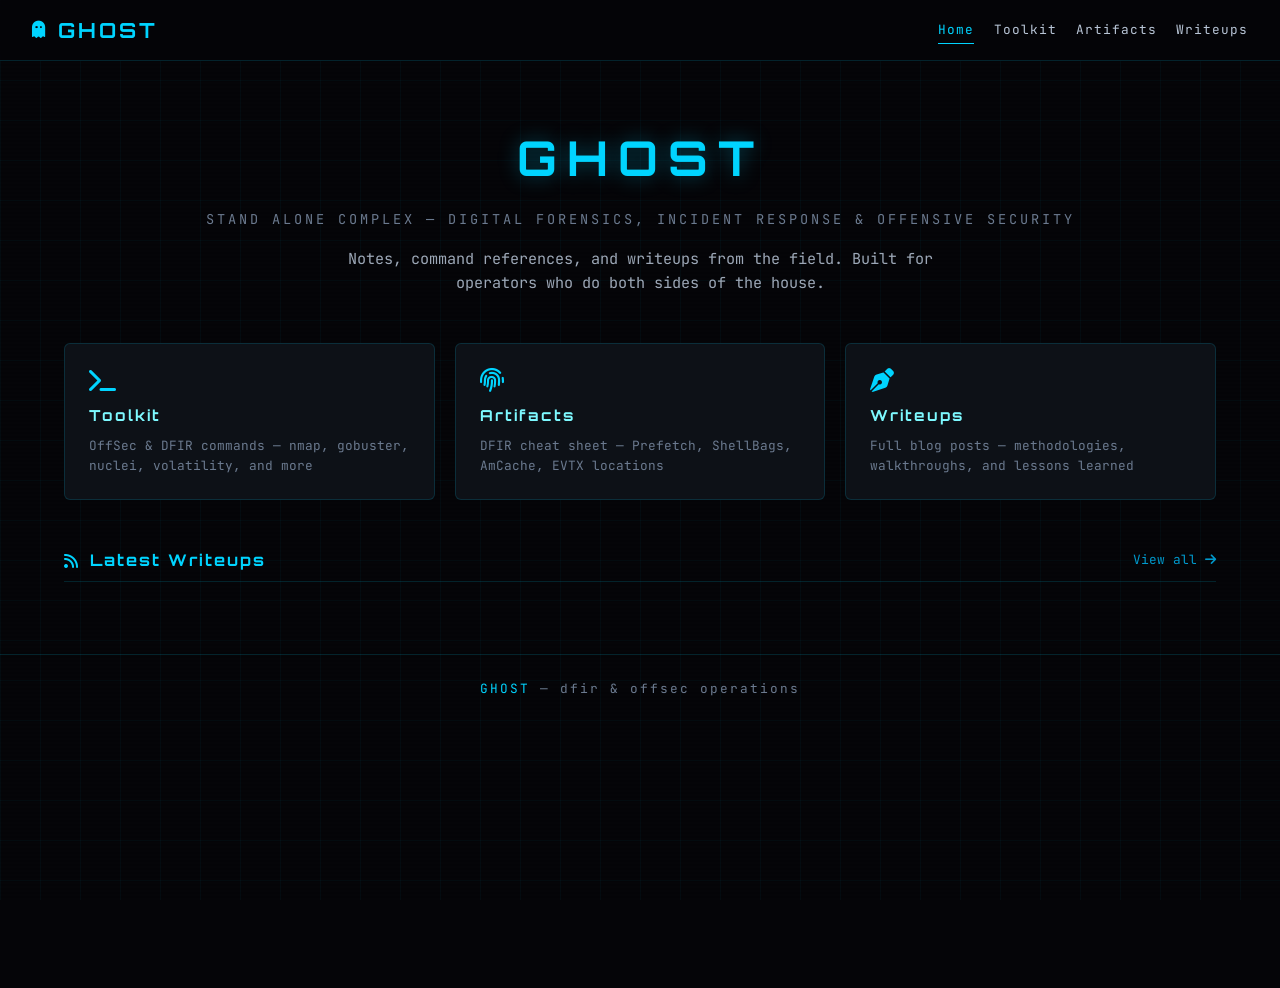
==== index.html @ f0fb4a9d "Fix homepage writeup summaries and clarify live site URLs" ====
<!DOCTYPE html>
<html lang="en">
<head>
    <meta charset="UTF-8">
    <meta name="viewport" content="width=device-width, initial-scale=1.0">
    <title>GHOST — DFIR &amp; OffSec</title>
    <meta name="description" content="GHOST — personal DFIR and offensive security blog, toolkit, and reference">
    <link rel="stylesheet" href="https://cdnjs.cloudflare.com/ajax/libs/font-awesome/6.4.0/css/all.min.css">
    <link rel="stylesheet" href="css/ghost.css">
</head>
<body>
    <div class="cyber-grid"></div>
    <div class="scanlines"></div>
    <div class="particles-container"></div>

    <div class="intro-container">
        <div class="intro-content">
            <div class="intro-ghost">GHOST</div>
            <div class="intro-line"></div>
            <div class="intro-sub">DFIR &amp; OffSec Operations</div>
        </div>
    </div>

    <nav class="navbar" role="navigation">
        <a href="index.html" class="logo" aria-label="GHOST">
            <i class="fas fa-ghost"></i>
            <span>GHOST</span>
        </a>
        <button class="menu-toggle" aria-label="Toggle menu">
            <i class="fas fa-bars"></i>
        </button>
        <div class="mobile-overlay"></div>
        <div class="nav-links">
            <a href="index.html" class="active">Home</a>
            <a href="toolkit.html">Toolkit</a>
            <a href="artifacts.html">Artifacts</a>
            <a href="writeups.html">Writeups</a>
        </div>
    </nav>

    <main class="container">
        <section class="hero-section">
            <h1 class="hero-title">GHOST</h1>
            <p class="hero-subtitle">stand alone complex — digital forensics, incident response &amp; offensive security</p>
            <p class="hero-desc">Notes, command references, and writeups from the field. Built for operators who do both sides of the house.</p>
        </section>

        <section class="quick-links">
            <a href="toolkit.html" class="quick-link-card">
                <i class="fas fa-terminal"></i>
                <h3>Toolkit</h3>
                <p>OffSec &amp; DFIR commands — nmap, gobuster, nuclei, volatility, and more</p>
            </a>
            <a href="artifacts.html" class="quick-link-card">
                <i class="fas fa-fingerprint"></i>
                <h3>Artifacts</h3>
                <p>DFIR cheat sheet — Prefetch, ShellBags, AmCache, EVTX locations</p>
            </a>
            <a href="writeups.html" class="quick-link-card">
                <i class="fas fa-pen-nib"></i>
                <h3>Writeups</h3>
                <p>Full blog posts — methodologies, walkthroughs, and lessons learned</p>
            </a>
        </section>

        <section class="blog-section">
            <div class="section-header">
                <h2><i class="fas fa-rss"></i> Latest Writeups</h2>
                <a href="writeups.html" class="view-all">View all <i class="fas fa-arrow-right"></i></a>
            </div>
            <div class="writeups-grid" id="blog-summaries"></div>
        </section>
    </main>

    <footer>
        <p class="footer-text">
            <span>GHOST</span> — dfir &amp; offsec operations
        </p>
    </footer>

    <button id="scroll-to-top" class="scroll-to-top" aria-label="Scroll to top">
        <i class="fas fa-chevron-up"></i>
    </button>

    <script src="js/writeups-data.js?v=2"></script>
    <script src="js/ghost-common.js"></script>
    <script src="js/home.js"></script>
</body>
</html>
---- css/ghost.css ----
@import url('https://fonts.googleapis.com/css2?family=JetBrains+Mono:wght@400;600&family=Orbitron:wght@400;700;900&display=swap');

:root {
    --primary: #00d4ff;
    --primary-dim: #0099cc;
    --secondary: #0066ff;
    --accent: #7df9ff;
    --dark: #0a0e14;
    --darker: #050508;
    --card: #0d1117;
    --card-border: rgba(0, 212, 255, 0.15);
    --light: #b8c5d6;
    --muted: #6b7a8f;
    --danger: #ff3366;
    --success: #00ffaa;
    --warning: #ffaa00;
    --transition: 0.3s ease;
    --font-mono: 'JetBrains Mono', 'Fira Code', monospace;
    --font-display: 'Orbitron', sans-serif;
    --glow: 0 0 20px rgba(0, 212, 255, 0.35);
}

* {
    margin: 0;
    padding: 0;
    box-sizing: border-box;
}

html {
    scroll-behavior: smooth;
}

body {
    font-family: var(--font-mono);
    background-color: var(--darker);
    color: var(--light);
    line-height: 1.6;
    min-height: 100vh;
    overflow-x: hidden;
}

/* Ghost grid background */
.cyber-grid {
    position: fixed;
    inset: 0;
    background-image:
        linear-gradient(rgba(0, 212, 255, 0.04) 1px, transparent 1px),
        linear-gradient(90deg, rgba(0, 212, 255, 0.04) 1px, transparent 1px);
    background-size: 40px 40px;
    pointer-events: none;
    z-index: 0;
}

.scanlines {
    position: fixed;
    inset: 0;
    background: repeating-linear-gradient(
        0deg,
        transparent,
        transparent 2px,
        rgba(0, 0, 0, 0.08) 2px,
        rgba(0, 0, 0, 0.08) 4px
    );
    pointer-events: none;
    z-index: 0;
}

.particles-container {
    position: fixed;
    inset: 0;
    pointer-events: none;
    z-index: 0;
    overflow: hidden;
}

.particle {
    position: absolute;
    border-radius: 50%;
    background: var(--primary);
    opacity: 0.15;
}

@keyframes particleFloat {
    0% { transform: translateY(0) translateX(0); }
    100% { transform: translateY(-30px) translateX(15px); }
}

/* Intro */
.intro-container {
    position: fixed;
    inset: 0;
    background: var(--darker);
    display: flex;
    justify-content: center;
    align-items: center;
    z-index: 10000;
    animation: fadeOut 1s ease-in-out 2.5s forwards;
}

.intro-content {
    text-align: center;
}

.intro-ghost {
    font-family: var(--font-display);
    font-size: 4rem;
    font-weight: 900;
    color: var(--primary);
    text-shadow: var(--glow), 0 0 60px rgba(0, 102, 255, 0.4);
    letter-spacing: 12px;
    animation: glitchIn 2s ease-in-out;
}

.intro-sub {
    margin-top: 1rem;
    color: var(--muted);
    font-size: 0.85rem;
    letter-spacing: 4px;
    text-transform: uppercase;
    opacity: 0;
    animation: textFadeIn 1.5s ease-in-out 0.8s forwards;
}

.intro-line {
    width: 200px;
    height: 2px;
    background: linear-gradient(90deg, transparent, var(--primary), transparent);
    margin: 1.5rem auto;
    opacity: 0;
    animation: textFadeIn 1s ease-in-out 1.2s forwards;
}

@keyframes glitchIn {
    0% { opacity: 0; transform: scale(0.9); filter: blur(4px); }
    50% { opacity: 1; transform: scale(1.02); filter: blur(0); }
    55% { transform: translateX(-3px); }
    60% { transform: translateX(3px); }
    100% { transform: scale(1); }
}

@keyframes textFadeIn {
    from { opacity: 0; transform: translateY(15px); }
    to { opacity: 1; transform: translateY(0); }
}

@keyframes fadeOut {
    to { opacity: 0; visibility: hidden; }
}

/* Navbar */
.navbar {
    position: fixed;
    top: 0;
    width: 100%;
    background: rgba(5, 5, 8, 0.92);
    backdrop-filter: blur(12px);
    border-bottom: 1px solid var(--card-border);
    padding: 0.85rem 2rem;
    display: flex;
    justify-content: space-between;
    align-items: center;
    z-index: 1000;
}

.navbar .logo {
    font-family: var(--font-display);
    color: var(--primary);
    font-weight: 700;
    font-size: 1.3rem;
    text-decoration: none;
    letter-spacing: 3px;
    display: flex;
    align-items: center;
    gap: 10px;
}

.navbar .logo i {
    font-size: 1.1rem;
    animation: pulse 2s infinite alternate;
}

@keyframes pulse {
    from { opacity: 0.7; }
    to { opacity: 1; text-shadow: var(--glow); }
}

.nav-links {
    display: flex;
    gap: 1.2rem;
    align-items: center;
}

.nav-links a {
    color: var(--light);
    text-decoration: none;
    font-size: 0.8rem;
    letter-spacing: 1px;
    transition: color var(--transition);
    position: relative;
}

.nav-links a::after {
    content: '';
    position: absolute;
    bottom: -4px;
    left: 0;
    width: 0;
    height: 1px;
    background: var(--primary);
    transition: width var(--transition);
}

.nav-links a:hover,
.nav-links a.active {
    color: var(--primary);
}

.nav-links a:hover::after,
.nav-links a.active::after {
    width: 100%;
}

.menu-toggle {
    display: none;
    background: none;
    border: 1px solid var(--card-border);
    color: var(--primary);
    font-size: 1.2rem;
    padding: 0.4rem 0.6rem;
    cursor: pointer;
    border-radius: 4px;
}

.mobile-overlay {
    display: none;
    position: fixed;
    inset: 0;
    background: rgba(0, 0, 0, 0.7);
    z-index: 998;
}

.mobile-overlay.active {
    display: block;
}

/* Main layout */
.container {
    position: relative;
    z-index: 1;
    max-width: 1200px;
    margin: 5.5rem auto 2rem;
    padding: 0 1.5rem;
}

/* Hero / Search */
.search-container {
    background: var(--card);
    border: 1px solid var(--card-border);
    border-radius: 8px;
    padding: 2rem;
    margin-bottom: 2rem;
    text-align: center;
    box-shadow: 0 4px 30px rgba(0, 0, 0, 0.4);
}

.search-container h1 {
    font-family: var(--font-display);
    color: var(--primary);
    font-size: 1.6rem;
    letter-spacing: 3px;
    margin-bottom: 0.5rem;
}

.search-container .subtitle {
    color: var(--muted);
    font-size: 0.85rem;
    margin-bottom: 1.5rem;
}

.search-form {
    display: flex;
    gap: 0.5rem;
    max-width: 700px;
    margin: 0 auto 1rem;
}

.search-input {
    flex: 1;
    padding: 0.75rem 1rem;
    background: var(--darker);
    border: 1px solid var(--primary-dim);
    border-radius: 4px;
    color: var(--light);
    font-family: var(--font-mono);
    font-size: 0.9rem;
    transition: border-color var(--transition), box-shadow var(--transition);
}

.search-input:focus {
    outline: none;
    border-color: var(--primary);
    box-shadow: 0 0 0 3px rgba(0, 212, 255, 0.15);
}

.search-input::placeholder {
    color: var(--muted);
}

.search-btn {
    padding: 0.75rem 1.5rem;
    background: linear-gradient(135deg, var(--secondary), var(--primary-dim));
    border: none;
    border-radius: 4px;
    color: var(--darker);
    font-family: var(--font-mono);
    font-weight: 600;
    cursor: pointer;
    transition: transform var(--transition), box-shadow var(--transition);
    white-space: nowrap;
}

.search-btn:hover {
    transform: translateY(-2px);
    box-shadow: var(--glow);
}

/* Tab switcher */
.tab-bar {
    display: flex;
    gap: 0;
    margin-bottom: 2rem;
    border: 1px solid var(--card-border);
    border-radius: 6px;
    overflow: hidden;
    background: var(--card);
}

.tab-btn {
    flex: 1;
    padding: 0.85rem 1rem;
    background: transparent;
    border: none;
    color: var(--muted);
    font-family: var(--font-display);
    font-size: 0.75rem;
    letter-spacing: 2px;
    cursor: pointer;
    transition: all var(--transition);
    position: relative;
}

.tab-btn:not(:last-child) {
    border-right: 1px solid var(--card-border);
}

.tab-btn:hover {
    color: var(--light);
    background: rgba(0, 212, 255, 0.05);
}

.tab-btn.active {
    color: var(--primary);
    background: rgba(0, 212, 255, 0.1);
    text-shadow: 0 0 10px rgba(0, 212, 255, 0.5);
}

.tab-btn.active::after {
    content: '';
    position: absolute;
    bottom: 0;
    left: 20%;
    right: 20%;
    height: 2px;
    background: var(--primary);
    box-shadow: var(--glow);
}

/* Section nav pills */
.section-nav {
    display: flex;
    flex-wrap: wrap;
    gap: 0.5rem;
    margin-bottom: 2rem;
}

.section-pill {
    padding: 0.4rem 0.85rem;
    background: var(--card);
    border: 1px solid var(--card-border);
    border-radius: 20px;
    color: var(--muted);
    font-size: 0.75rem;
    text-decoration: none;
    transition: all var(--transition);
}

.section-pill:hover {
    color: var(--primary);
    border-color: var(--primary-dim);
    background: rgba(0, 212, 255, 0.08);
}

/* Category headers */
.tool-category {
    margin: 2.5rem 0 1.25rem;
    font-family: var(--font-display);
    color: var(--primary);
    font-size: 1.1rem;
    letter-spacing: 2px;
    padding-bottom: 0.5rem;
    border-bottom: 1px solid var(--card-border);
    display: flex;
    align-items: center;
    gap: 0.75rem;
}

.tool-category i {
    color: var(--secondary);
    font-size: 0.95rem;
}

/* Tool cards grid */
.tools-container {
    display: grid;
    grid-template-columns: repeat(auto-fill, minmax(340px, 1fr));
    gap: 1.25rem;
}

.tool-card {
    background: var(--card);
    border: 1px solid var(--card-border);
    border-radius: 6px;
    overflow: hidden;
    transition: transform var(--transition), box-shadow var(--transition), border-color var(--transition);
}

.tool-card:hover {
    transform: translateY(-3px);
    border-color: rgba(0, 212, 255, 0.35);
    box-shadow: 0 8px 25px rgba(0, 102, 255, 0.15);
}

.tool-card.hidden {
    display: none;
}

.tool-header {
    padding: 0.85rem 1rem;
    background: rgba(0, 102, 255, 0.08);
    border-bottom: 1px solid var(--card-border);
    display: flex;
    justify-content: space-between;
    align-items: center;
}

.tool-header h3 {
    color: var(--accent);
    font-size: 0.95rem;
    font-weight: 600;
}

.tool-description {
    padding: 0.85rem 1rem;
    font-size: 0.8rem;
    color: var(--muted);
    border-bottom: 1px solid rgba(255, 255, 255, 0.05);
}

.copy-btn {
    background: none;
    border: 1px solid transparent;
    color: var(--primary-dim);
    cursor: pointer;
    padding: 0.35rem 0.5rem;
    border-radius: 4px;
    transition: all var(--transition);
}

.copy-btn:hover {
    color: var(--primary);
    border-color: var(--card-border);
    background: rgba(0, 212, 255, 0.1);
}

.copy-btn.copied {
    color: var(--success);
    animation: pulse 0.4s ease;
}

.terminal-box {
    padding: 0.85rem 1rem;
    background: var(--darker);
    display: flex;
    gap: 0.5rem;
    align-items: flex-start;
    font-size: 0.8rem;
    line-height: 1.5;
    overflow-x: auto;
}

.prompt {
    color: var(--primary-dim);
    flex-shrink: 0;
    user-select: none;
    white-space: nowrap;
}

.prompt::before {
    content: 'ghost@shell:~$';
    color: var(--muted);
}

.command {
    color: var(--light);
    word-break: break-word;
    white-space: pre-wrap;
}

/* Tools reference */
.tools-ref-grid {
    display: grid;
    grid-template-columns: repeat(auto-fill, minmax(280px, 1fr));
    gap: 1rem;
}

.tool-ref-card {
    background: var(--card);
    border: 1px solid var(--card-border);
    border-radius: 6px;
    padding: 1.25rem;
    transition: border-color var(--transition);
}

.tool-ref-card:hover {
    border-color: rgba(0, 212, 255, 0.3);
}

.tool-ref-card h3 {
    color: var(--accent);
    font-size: 0.95rem;
    margin-bottom: 0.5rem;
}

.tool-ref-card p {
    font-size: 0.8rem;
    color: var(--muted);
    margin-bottom: 0.75rem;
}

.tool-ref-card a {
    color: var(--primary);
    font-size: 0.8rem;
    text-decoration: none;
}

.tool-ref-card a:hover {
    text-decoration: underline;
}

/* Notification */
.notification {
    position: fixed;
    bottom: 20px;
    right: 20px;
    background: var(--card);
    border: 1px solid var(--primary);
    color: var(--primary);
    padding: 0.85rem 1.25rem;
    border-radius: 6px;
    box-shadow: var(--glow);
    transform: translateY(100px);
    opacity: 0;
    transition: all var(--transition);
    z-index: 1001;
    display: flex;
    align-items: center;
    gap: 0.5rem;
    font-size: 0.85rem;
}

.notification.show {
    transform: translateY(0);
    opacity: 1;
}

.notification.error {
    border-color: var(--danger);
    color: var(--danger);
}

/* Scroll to top */
.scroll-to-top {
    position: fixed;
    bottom: 80px;
    right: 20px;
    width: 42px;
    height: 42px;
    background: var(--card);
    border: 1px solid var(--primary);
    color: var(--primary);
    border-radius: 50%;
    display: flex;
    align-items: center;
    justify-content: center;
    cursor: pointer;
    opacity: 0;
    transition: all var(--transition);
    z-index: 999;
}

.scroll-to-top.show {
    opacity: 1;
}

.scroll-to-top:hover {
    background: rgba(0, 212, 255, 0.15);
    box-shadow: var(--glow);
}

/* Footer */
footer {
    position: relative;
    z-index: 1;
    margin-top: 3rem;
    padding: 1.5rem 2rem;
    border-top: 1px solid var(--card-border);
    text-align: center;
}

.footer-text {
    color: var(--muted);
    font-size: 0.8rem;
    letter-spacing: 2px;
}

.footer-text span {
    color: var(--primary);
}

/* Panel visibility */
.panel {
    display: none;
}

.panel.active {
    display: block;
}

/* No results */
.no-results {
    text-align: center;
    padding: 3rem;
    color: var(--muted);
    font-size: 0.9rem;
}

/* Responsive */
@media (max-width: 768px) {
    .navbar {
        padding: 0.75rem 1rem;
    }

    .nav-links {
        display: none;
        position: fixed;
        top: 0;
        right: -280px;
        width: 280px;
        height: 100vh;
        background: var(--darker);
        flex-direction: column;
        padding: 4rem 1.5rem 1.5rem;
        border-left: 1px solid var(--card-border);
        transition: right 0.3s ease;
        z-index: 999;
        overflow-y: auto;
    }

    .nav-links.active {
        display: flex;
        right: 0;
    }

    .nav-links a {
        padding: 0.75rem 0;
        border-bottom: 1px solid var(--card-border);
        width: 100%;
    }

    .menu-toggle {
        display: block;
    }

    .search-form {
        flex-direction: column;
    }

    .search-btn {
        width: 100%;
    }

    .tools-container {
        grid-template-columns: 1fr;
    }

    .intro-ghost {
        font-size: 2.5rem;
        letter-spacing: 6px;
    }

    .tab-btn {
        font-size: 0.65rem;
        letter-spacing: 1px;
        padding: 0.7rem 0.5rem;
    }

    .artifacts-grid {
        grid-template-columns: 1fr;
    }
}

/* Artifact cheat sheet */
.artifact-section {
    margin-bottom: 2rem;
}

.artifacts-grid {
    display: grid;
    grid-template-columns: repeat(auto-fill, minmax(360px, 1fr));
    gap: 1.25rem;
}

.artifact-card {
    background: var(--card);
    border: 1px solid var(--card-border);
    border-radius: 6px;
    padding: 1.1rem 1.25rem;
    transition: transform var(--transition), border-color var(--transition), box-shadow var(--transition);
}

.artifact-card:hover {
    border-color: rgba(0, 212, 255, 0.35);
    box-shadow: 0 6px 20px rgba(0, 102, 255, 0.12);
    transform: translateY(-2px);
}

.artifact-card.hidden {
    display: none;
}

.artifact-header {
    display: flex;
    justify-content: space-between;
    align-items: flex-start;
    gap: 0.75rem;
    margin-bottom: 0.6rem;
}

.artifact-header h3 {
    color: var(--accent);
    font-size: 1rem;
    font-weight: 600;
    line-height: 1.3;
}

.artifact-tag {
    font-size: 0.65rem;
    letter-spacing: 1px;
    text-transform: uppercase;
    color: var(--primary-dim);
    background: rgba(0, 102, 255, 0.12);
    border: 1px solid var(--card-border);
    padding: 0.2rem 0.5rem;
    border-radius: 3px;
    white-space: nowrap;
    flex-shrink: 0;
}

.artifact-desc {
    font-size: 0.8rem;
    color: var(--muted);
    margin-bottom: 1rem;
    line-height: 1.5;
}

.artifact-fields {
    display: flex;
    flex-direction: column;
    gap: 0.75rem;
}

.artifact-field {
    display: flex;
    flex-direction: column;
    gap: 0.35rem;
}

.artifact-field.notes .artifact-notes {
    color: var(--warning);
    font-size: 0.78rem;
}

.field-label {
    font-size: 0.7rem;
    letter-spacing: 1px;
    text-transform: uppercase;
    color: var(--primary-dim);
    display: flex;
    align-items: center;
    gap: 0.4rem;
}

.field-label i {
    font-size: 0.65rem;
}

.field-value {
    font-size: 0.82rem;
}

.paths-list {
    display: flex;
    flex-direction: column;
    gap: 0.4rem;
}

.path-row {
    display: flex;
    align-items: flex-start;
    gap: 0.5rem;
    background: var(--darker);
    border: 1px solid rgba(0, 212, 255, 0.08);
    border-radius: 4px;
    padding: 0.45rem 0.6rem;
}

.artifact-path {
    flex: 1;
    color: var(--light);
    font-size: 0.78rem;
    word-break: break-all;
    line-height: 1.45;
}

.artifact-parser {
    color: var(--primary);
    font-size: 0.8rem;
}

.artifact-muted {
    color: var(--muted);
}

.copy-sm {
    padding: 0.2rem 0.35rem !important;
    font-size: 0.75rem !important;
    flex-shrink: 0;
}

/* Home page */
.hero-section {
    text-align: center;
    padding: 2rem 1rem 3rem;
}

.hero-title {
    font-family: var(--font-display);
    font-size: 3rem;
    color: var(--primary);
    letter-spacing: 10px;
    text-shadow: var(--glow);
    margin-bottom: 0.75rem;
}

.hero-subtitle {
    color: var(--muted);
    font-size: 0.85rem;
    letter-spacing: 3px;
    text-transform: uppercase;
    margin-bottom: 1rem;
}

.hero-desc {
    color: var(--light);
    font-size: 0.95rem;
    max-width: 600px;
    margin: 0 auto;
    opacity: 0.85;
}

.quick-links {
    display: grid;
    grid-template-columns: repeat(auto-fit, minmax(260px, 1fr));
    gap: 1.25rem;
    margin-bottom: 3rem;
}

.quick-link-card {
    background: var(--card);
    border: 1px solid var(--card-border);
    border-radius: 6px;
    padding: 1.5rem;
    text-decoration: none;
    color: inherit;
    transition: all var(--transition);
}

.quick-link-card:hover {
    border-color: rgba(0, 212, 255, 0.4);
    transform: translateY(-4px);
    box-shadow: 0 8px 25px rgba(0, 102, 255, 0.15);
}

.quick-link-card i {
    font-size: 1.5rem;
    color: var(--primary);
    margin-bottom: 0.75rem;
}

.quick-link-card h3 {
    font-family: var(--font-display);
    color: var(--accent);
    font-size: 0.95rem;
    letter-spacing: 2px;
    margin-bottom: 0.5rem;
}

.quick-link-card p {
    font-size: 0.8rem;
    color: var(--muted);
    line-height: 1.5;
}

.blog-section {
    margin-bottom: 2rem;
}

.section-header {
    display: flex;
    justify-content: space-between;
    align-items: center;
    margin-bottom: 1.5rem;
    padding-bottom: 0.5rem;
    border-bottom: 1px solid var(--card-border);
}

.section-header h2 {
    font-family: var(--font-display);
    color: var(--primary);
    font-size: 1rem;
    letter-spacing: 2px;
    display: flex;
    align-items: center;
    gap: 0.6rem;
}

.view-all {
    color: var(--primary-dim);
    font-size: 0.8rem;
    text-decoration: none;
    transition: color var(--transition);
}

.view-all:hover {
    color: var(--primary);
}

/* Writeups */
.writeups-grid {
    display: grid;
    grid-template-columns: repeat(auto-fill, minmax(320px, 1fr));
    gap: 1.25rem;
}

.writeup-card {
    background: var(--card);
    border: 1px solid var(--card-border);
    border-radius: 6px;
    padding: 1.25rem;
    transition: all var(--transition);
    display: flex;
    flex-direction: column;
}

.writeup-card:hover {
    border-color: rgba(0, 212, 255, 0.35);
    box-shadow: 0 6px 20px rgba(0, 102, 255, 0.12);
}

.writeup-card.hidden {
    display: none;
}

.writeup-card-header {
    display: flex;
    justify-content: space-between;
    align-items: center;
    margin-bottom: 0.75rem;
    flex-wrap: wrap;
    gap: 0.5rem;
}

.writeup-category {
    font-size: 0.65rem;
    letter-spacing: 1px;
    text-transform: uppercase;
    color: var(--primary);
    background: rgba(0, 102, 255, 0.12);
    border: 1px solid var(--card-border);
    padding: 0.2rem 0.5rem;
    border-radius: 3px;
}

.writeup-meta {
    display: flex;
    gap: 0.85rem;
    font-size: 0.72rem;
    color: var(--muted);
}

.writeup-meta i {
    margin-right: 0.25rem;
    color: var(--primary-dim);
}

.writeup-card h3 {
    font-size: 1rem;
    line-height: 1.4;
    margin-bottom: 0.6rem;
}

.writeup-card h3 a {
    color: var(--accent);
    text-decoration: none;
    transition: color var(--transition);
}

.writeup-card h3 a:hover {
    color: var(--primary);
}

.writeup-summary,
.writeup-excerpt {
    font-size: 0.82rem;
    color: var(--muted);
    line-height: 1.55;
    flex-grow: 1;
    margin-bottom: 0.85rem;
}

.writeup-tags {
    display: flex;
    flex-wrap: wrap;
    gap: 0.4rem;
    margin-bottom: 0.85rem;
}

.writeup-tag {
    font-size: 0.68rem;
    color: var(--primary-dim);
    background: rgba(0, 212, 255, 0.06);
    border: 1px solid rgba(0, 212, 255, 0.1);
    padding: 0.15rem 0.45rem;
    border-radius: 3px;
}

.read-more {
    font-size: 0.8rem;
    color: var(--primary);
    text-decoration: none;
    display: inline-flex;
    align-items: center;
    gap: 0.4rem;
    transition: gap var(--transition);
}

.read-more:hover {
    gap: 0.65rem;
}

.tag-filters {
    display: flex;
    flex-wrap: wrap;
    gap: 0.5rem;
    margin-bottom: 1.5rem;
}

.filter-tag {
    background: var(--card);
    border: 1px solid var(--card-border);
    color: var(--muted);
    padding: 0.35rem 0.75rem;
    border-radius: 20px;
    font-size: 0.75rem;
    font-family: var(--font-mono);
    cursor: pointer;
    transition: all var(--transition);
}

.filter-tag:hover,
.filter-tag.active {
    color: var(--primary);
    border-color: var(--primary-dim);
    background: rgba(0, 212, 255, 0.08);
}

/* Writeup detail */
.back-link {
    display: inline-flex;
    align-items: center;
    gap: 0.5rem;
    color: var(--primary-dim);
    text-decoration: none;
    font-size: 0.85rem;
    margin-bottom: 1.5rem;
    transition: color var(--transition);
}

.back-link:hover {
    color: var(--primary);
}

.writeup-article {
    background: var(--card);
    border: 1px solid var(--card-border);
    border-radius: 6px;
    padding: 2rem;
    max-width: 800px;
}

.writeup-article h1 {
    font-family: var(--font-display);
    color: var(--accent);
    font-size: 1.5rem;
    letter-spacing: 1px;
    line-height: 1.35;
    margin: 0.75rem 0 1rem;
}

.writeup-body {
    margin-top: 1.5rem;
    font-size: 0.9rem;
    line-height: 1.75;
    color: var(--light);
}

.writeup-body h2 {
    font-family: var(--font-display);
    color: var(--primary);
    font-size: 0.95rem;
    letter-spacing: 1px;
    margin: 2rem 0 0.75rem;
    padding-bottom: 0.35rem;
    border-bottom: 1px solid var(--card-border);
}

.writeup-body p {
    margin-bottom: 1rem;
    color: var(--light);
    opacity: 0.9;
}

.writeup-body ul,
.writeup-body ol {
    margin: 0.75rem 0 1rem 1.5rem;
    color: var(--muted);
}

.writeup-body li {
    margin-bottom: 0.4rem;
}

.writeup-body code {
    color: var(--primary);
    background: rgba(0, 212, 255, 0.08);
    padding: 0.15rem 0.4rem;
    border-radius: 3px;
    font-size: 0.85em;
}

.writeup-body pre {
    background: var(--darker);
    border: 1px solid var(--card-border);
    border-radius: 4px;
    padding: 1rem;
    overflow-x: auto;
    margin: 1rem 0;
}

.writeup-body pre code {
    background: none;
    padding: 0;
    color: var(--light);
    font-size: 0.82rem;
}

.writeup-body strong {
    color: var(--accent);
}

.writeup-body h3 {
    color: var(--light);
    font-size: 0.9rem;
    margin: 1.25rem 0 0.5rem;
}

.writeup-body blockquote {
    border-left: 3px solid var(--primary);
    margin: 1rem 0;
    padding: 0.5rem 0 0.5rem 1rem;
    color: var(--muted);
    font-style: italic;
}

.writeup-body hr {
    border: none;
    border-top: 1px solid var(--card-border);
    margin: 1.5rem 0;
}

.writeup-body img {
    max-width: 100%;
    border: 1px solid var(--card-border);
    border-radius: 4px;
    margin: 1rem 0;
}

@media (max-width: 768px) {
    .hero-title {
        font-size: 2rem;
        letter-spacing: 6px;
    }

    .writeup-article {
        padding: 1.25rem;
    }

    .section-header {
        flex-direction: column;
        align-items: flex-start;
        gap: 0.5rem;
    }
}
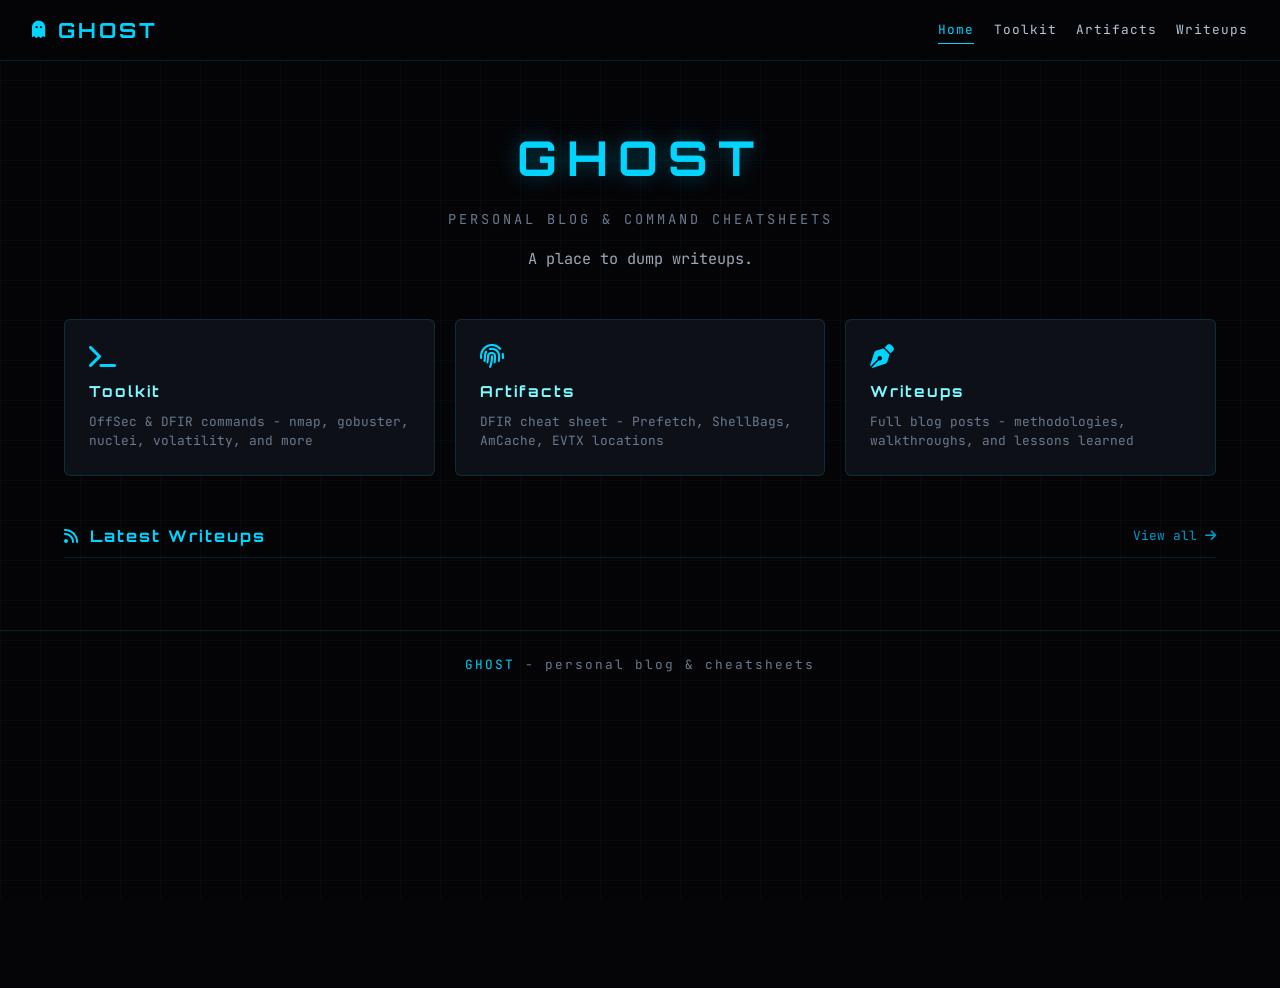
==== commit bcaa10f7: "Shorten homepage hero description to writeups only" ====
--- a/index.html
+++ b/index.html
@@ -3,8 +3,8 @@
 <head>
     <meta charset="UTF-8">
     <meta name="viewport" content="width=device-width, initial-scale=1.0">
-    <title>GHOST — DFIR &amp; OffSec</title>
-    <meta name="description" content="GHOST — personal DFIR and offensive security blog, toolkit, and reference">
+    <title>GHOST - DFIR &amp; OffSec</title>
+    <meta name="description" content="GHOST - personal DFIR and offensive security blog, toolkit, and reference">
     <link rel="stylesheet" href="https://cdnjs.cloudflare.com/ajax/libs/font-awesome/6.4.0/css/all.min.css">
     <link rel="stylesheet" href="css/ghost.css">
 </head>
@@ -17,7 +17,7 @@
         <div class="intro-content">
             <div class="intro-ghost">GHOST</div>
             <div class="intro-line"></div>
-            <div class="intro-sub">DFIR &amp; OffSec Operations</div>
+            <div class="intro-sub">Personal blog &amp; reference</div>
         </div>
     </div>
 
@@ -41,25 +41,25 @@
     <main class="container">
         <section class="hero-section">
             <h1 class="hero-title">GHOST</h1>
-            <p class="hero-subtitle">stand alone complex — digital forensics, incident response &amp; offensive security</p>
-            <p class="hero-desc">Notes, command references, and writeups from the field. Built for operators who do both sides of the house.</p>
+            <p class="hero-subtitle">personal blog &amp; command cheatsheets</p>
+            <p class="hero-desc">A place to dump writeups.</p>
         </section>
 
         <section class="quick-links">
             <a href="toolkit.html" class="quick-link-card">
                 <i class="fas fa-terminal"></i>
                 <h3>Toolkit</h3>
-                <p>OffSec &amp; DFIR commands — nmap, gobuster, nuclei, volatility, and more</p>
+                <p>OffSec &amp; DFIR commands - nmap, gobuster, nuclei, volatility, and more</p>
             </a>
             <a href="artifacts.html" class="quick-link-card">
                 <i class="fas fa-fingerprint"></i>
                 <h3>Artifacts</h3>
-                <p>DFIR cheat sheet — Prefetch, ShellBags, AmCache, EVTX locations</p>
+                <p>DFIR cheat sheet - Prefetch, ShellBags, AmCache, EVTX locations</p>
             </a>
             <a href="writeups.html" class="quick-link-card">
                 <i class="fas fa-pen-nib"></i>
                 <h3>Writeups</h3>
-                <p>Full blog posts — methodologies, walkthroughs, and lessons learned</p>
+                <p>Full blog posts - methodologies, walkthroughs, and lessons learned</p>
             </a>
         </section>
 
@@ -74,7 +74,7 @@
 
     <footer>
         <p class="footer-text">
-            <span>GHOST</span> — dfir &amp; offsec operations
+            <span>GHOST</span> - personal blog &amp; cheatsheets
         </p>
     </footer>
 
@@ -82,7 +82,7 @@
         <i class="fas fa-chevron-up"></i>
     </button>
 
-    <script src="js/writeups-data.js?v=2"></script>
+    <script src="js/writeups-data.js?v=3"></script>
     <script src="js/ghost-common.js"></script>
     <script src="js/home.js"></script>
 </body>
--- a/css/ghost.css
+++ b/css/ghost.css
@@ -419,6 +419,86 @@
     font-size: 0.95rem;
 }
 
+/* Collapsible command sections */
+.tool-section {
+    margin-bottom: 0.75rem;
+    border: 1px solid var(--card-border);
+    border-radius: 6px;
+    background: var(--card);
+    overflow: hidden;
+}
+
+.tool-section.section-hidden {
+    display: none;
+}
+
+.tool-section-toggle {
+    width: 100%;
+    display: flex;
+    align-items: center;
+    gap: 0.75rem;
+    padding: 0.9rem 1rem;
+    background: rgba(0, 102, 255, 0.06);
+    border: none;
+    color: var(--light);
+    font-family: var(--font-display);
+    font-size: 0.8rem;
+    letter-spacing: 1.5px;
+    text-transform: uppercase;
+    cursor: pointer;
+    transition: background var(--transition), color var(--transition);
+    text-align: left;
+}
+
+.tool-section-toggle:hover {
+    background: rgba(0, 212, 255, 0.1);
+    color: var(--primary);
+}
+
+.tool-section-chevron {
+    width: 1rem;
+    color: var(--muted);
+    transition: transform var(--transition);
+}
+
+.tool-section.open .tool-section-chevron {
+    transform: rotate(90deg);
+    color: var(--primary);
+}
+
+.tool-section-icon {
+    color: var(--secondary);
+}
+
+.tool-section-title {
+    flex: 1;
+}
+
+.tool-section-count {
+    font-size: 0.7rem;
+    color: var(--muted);
+    background: rgba(0, 0, 0, 0.25);
+    border: 1px solid var(--card-border);
+    border-radius: 12px;
+    padding: 0.15rem 0.55rem;
+    letter-spacing: 0;
+    text-transform: none;
+}
+
+.tool-section-body {
+    display: none;
+    padding: 1rem;
+    border-top: 1px solid var(--card-border);
+}
+
+.tool-section.open .tool-section-body {
+    display: block;
+}
+
+.tool-section-body .tools-container {
+    margin: 0;
+}
+
 /* Tool cards grid */
 .tools-container {
     display: grid;
@@ -514,6 +594,15 @@
     color: var(--light);
     word-break: break-word;
     white-space: pre-wrap;
+}
+
+.kql-prompt::before {
+    content: 'KQL>';
+    color: var(--accent);
+}
+
+.kql-box {
+    border-top: 1px solid rgba(0, 212, 255, 0.12);
 }
 
 /* Tools reference */
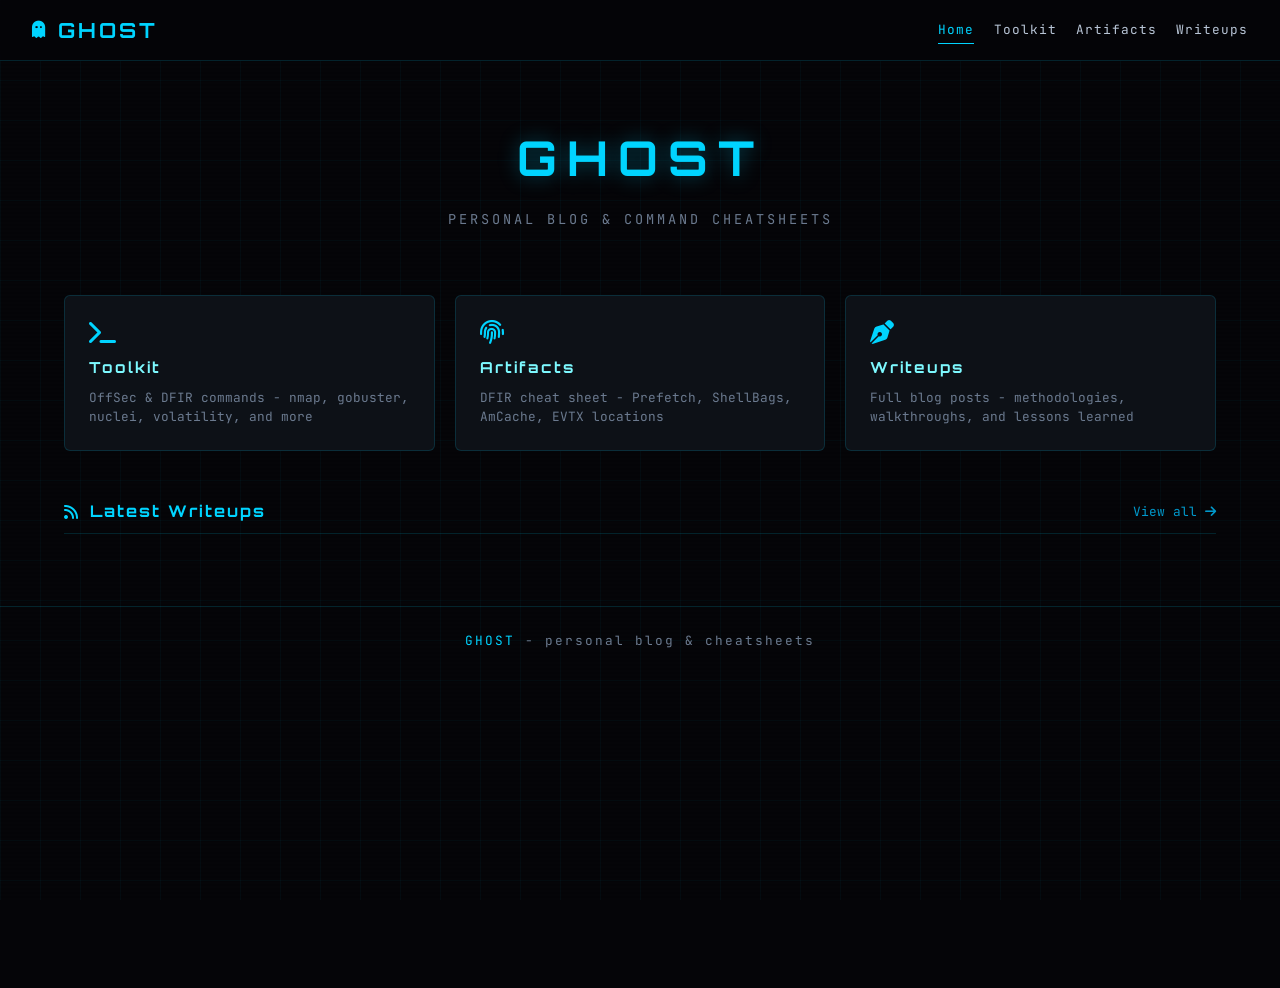
==== commit 3e484be2: "Tighten writeup layout and hash presentation Center article under header, drop homepage desc line, a" ====
--- a/index.html
+++ b/index.html
@@ -42,7 +42,6 @@
         <section class="hero-section">
             <h1 class="hero-title">GHOST</h1>
             <p class="hero-subtitle">personal blog &amp; command cheatsheets</p>
-            <p class="hero-desc">A place to dump writeups.</p>
         </section>
 
         <section class="quick-links">
--- a/css/ghost.css
+++ b/css/ghost.css
@@ -1209,12 +1209,26 @@
     color: var(--primary);
 }
 
+#writeup-detail-view {
+    max-width: 820px;
+    margin: 0 auto;
+    width: 100%;
+}
+
+#writeup-detail-view .back-link {
+    display: inline-flex;
+    margin-bottom: 1rem;
+}
+
 .writeup-article {
     background: var(--card);
     border: 1px solid var(--card-border);
     border-radius: 6px;
-    padding: 2rem;
-    max-width: 800px;
+    padding: 2rem 2.5rem;
+    max-width: 820px;
+    margin: 0 auto;
+    width: 100%;
+    box-sizing: border-box;
 }
 
 .writeup-article h1 {
@@ -1224,6 +1238,19 @@
     letter-spacing: 1px;
     line-height: 1.35;
     margin: 0.75rem 0 1rem;
+    text-align: center;
+}
+
+.writeup-article .writeup-card-header,
+.writeup-article .writeup-tags {
+    justify-content: center;
+    text-align: center;
+}
+
+.writeup-article .writeup-tags {
+    display: flex;
+    flex-wrap: wrap;
+    gap: 0.4rem;
 }
 
 .writeup-body {
@@ -1233,6 +1260,11 @@
     color: var(--light);
 }
 
+/* Markdown often includes a duplicate page title as h1 */
+.writeup-body > h1:first-child {
+    display: none;
+}
+
 .writeup-body h2 {
     font-family: var(--font-display);
     color: var(--primary);
@@ -1312,6 +1344,66 @@
     border: 1px solid var(--card-border);
     border-radius: 4px;
     margin: 1rem 0;
+}
+
+.writeup-body table {
+    width: 100%;
+    border-collapse: collapse;
+    margin: 1rem 0 1.25rem;
+    font-size: 0.85rem;
+    background: var(--darker);
+    border: 1px solid var(--card-border);
+    border-radius: 4px;
+    overflow: hidden;
+    table-layout: fixed;
+}
+
+.writeup-body thead th {
+    text-align: left;
+    font-family: var(--font-display);
+    font-size: 0.75rem;
+    letter-spacing: 0.08em;
+    text-transform: uppercase;
+    color: var(--primary);
+    background: rgba(0, 212, 255, 0.06);
+    border-bottom: 1px solid var(--card-border);
+    padding: 0.65rem 0.85rem;
+}
+
+.writeup-body thead th:first-child {
+    width: 28%;
+}
+
+.writeup-body tbody td {
+    padding: 0.65rem 0.85rem;
+    border-bottom: 1px solid rgba(255, 255, 255, 0.04);
+    color: var(--light);
+    vertical-align: top;
+    word-wrap: break-word;
+    overflow-wrap: anywhere;
+}
+
+.writeup-body tbody tr:last-child td {
+    border-bottom: none;
+}
+
+.writeup-body tbody td:first-child {
+    color: var(--muted);
+    font-weight: 500;
+}
+
+.writeup-body tbody code {
+    display: inline-block;
+    max-width: 100%;
+    font-family: var(--font-mono, ui-monospace, SFMono-Regular, Menlo, Consolas, monospace);
+    font-size: 0.78rem;
+    line-height: 1.45;
+    white-space: pre-wrap;
+    word-break: break-all;
+    overflow-wrap: anywhere;
+    background: rgba(0, 212, 255, 0.06);
+    padding: 0.2rem 0.4rem;
+    border-radius: 3px;
 }
 
 @media (max-width: 768px) {
